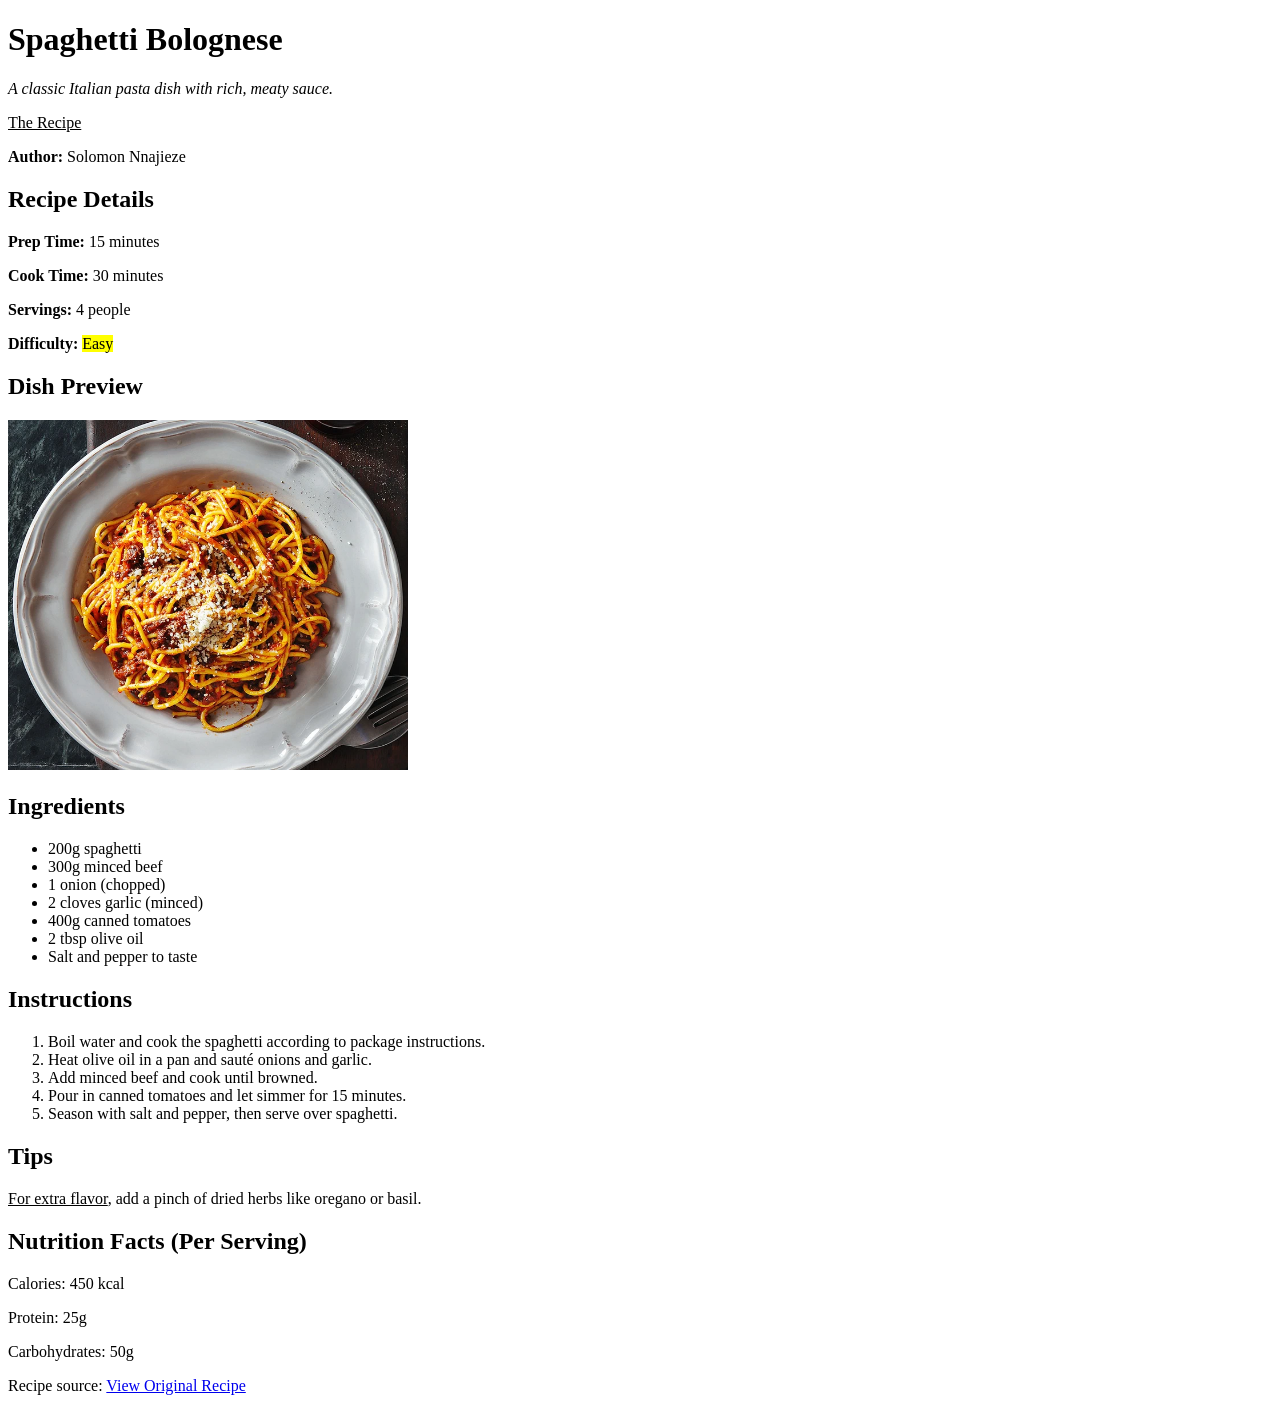
==== web/assignment_1/index.html @ d907e7a1 "Add Spaghetti Bolognese recipe HTML and image" ====
<!DOCTYPE html>
<html lang="en">
<head>
    <meta charset="UTF-8">
    <meta name="viewport" content="width=device-width, initial-scale=1.0">
    <title>Spaghetti Bolognese Recipe</title>
</head>

<body>

    <!-- Recipe Title -->
    <header>
        <h1>Spaghetti Bolognese</h1>
        <p><em>A classic Italian pasta dish with rich, meaty sauce.</em></p>
        <p><u>The Recipe</u></p>
        <p><strong>Author:</strong> Solomon Nnajieze</p>
    </header>

    <!-- Recipe Details -->
    <section>
        <h2>Recipe Details</h2>
        <p><strong>Prep Time:</strong> 15 minutes</p>
        <p><strong>Cook Time:</strong> 30 minutes</p>
        <p><strong>Servings:</strong> 4 people</p>
        <p><strong>Difficulty:</strong> <mark>Easy</mark></p>
    </section>

    <!-- Image -->
    <section>
        <h2>Dish Preview</h2>
        <img src="spaghetti.jpg" alt="A plate of spaghetti bolognese" width="400" height="350">
    </section>

    <!-- Ingredients -->
    <section>
        <h2>Ingredients</h2>
        <ul>
            <li>200g spaghetti</li>
            <li>300g minced beef</li>
            <li>1 onion (chopped)</li>
            <li>2 cloves garlic (minced)</li>
            <li>400g canned tomatoes</li>
            <li>2 tbsp olive oil</li>
            <li>Salt and pepper to taste</li>
        </ul>
    </section>

    <!-- Instructions -->
    <section>
        <h2>Instructions</h2>
        <ol>
            <li>Boil water and cook the spaghetti according to package instructions.</li>
            <li>Heat olive oil in a pan and sauté onions and garlic.</li>
            <li>Add minced beef and cook until browned.</li>
            <li>Pour in canned tomatoes and let simmer for 15 minutes.</li>
            <li>Season with salt and pepper, then serve over spaghetti.</li>
        </ol>
    </section>

    <!-- Tips Section -->
    <section>
        <h2>Tips</h2>
        <p><u>For extra flavor</u>, add a pinch of dried herbs like oregano or basil.</p>
    </section>

    <!-- Bonus Section -->
    <section>
        <h2>Nutrition Facts (Per Serving)</h2>
        <p>Calories: 450 kcal</p>
        <p>Protein: 25g</p>
        <p>Carbohydrates: 50g</p>
    </section>

    <!-- Source Link -->
    <footer>
        <p>Recipe source: 
            <a href="https://www.bbcgoodfood.com/recipes/spaghetti-bolognese" target="_blank">
                View Original Recipe
            </a>
        </p>
    </footer>

</body>
</html>
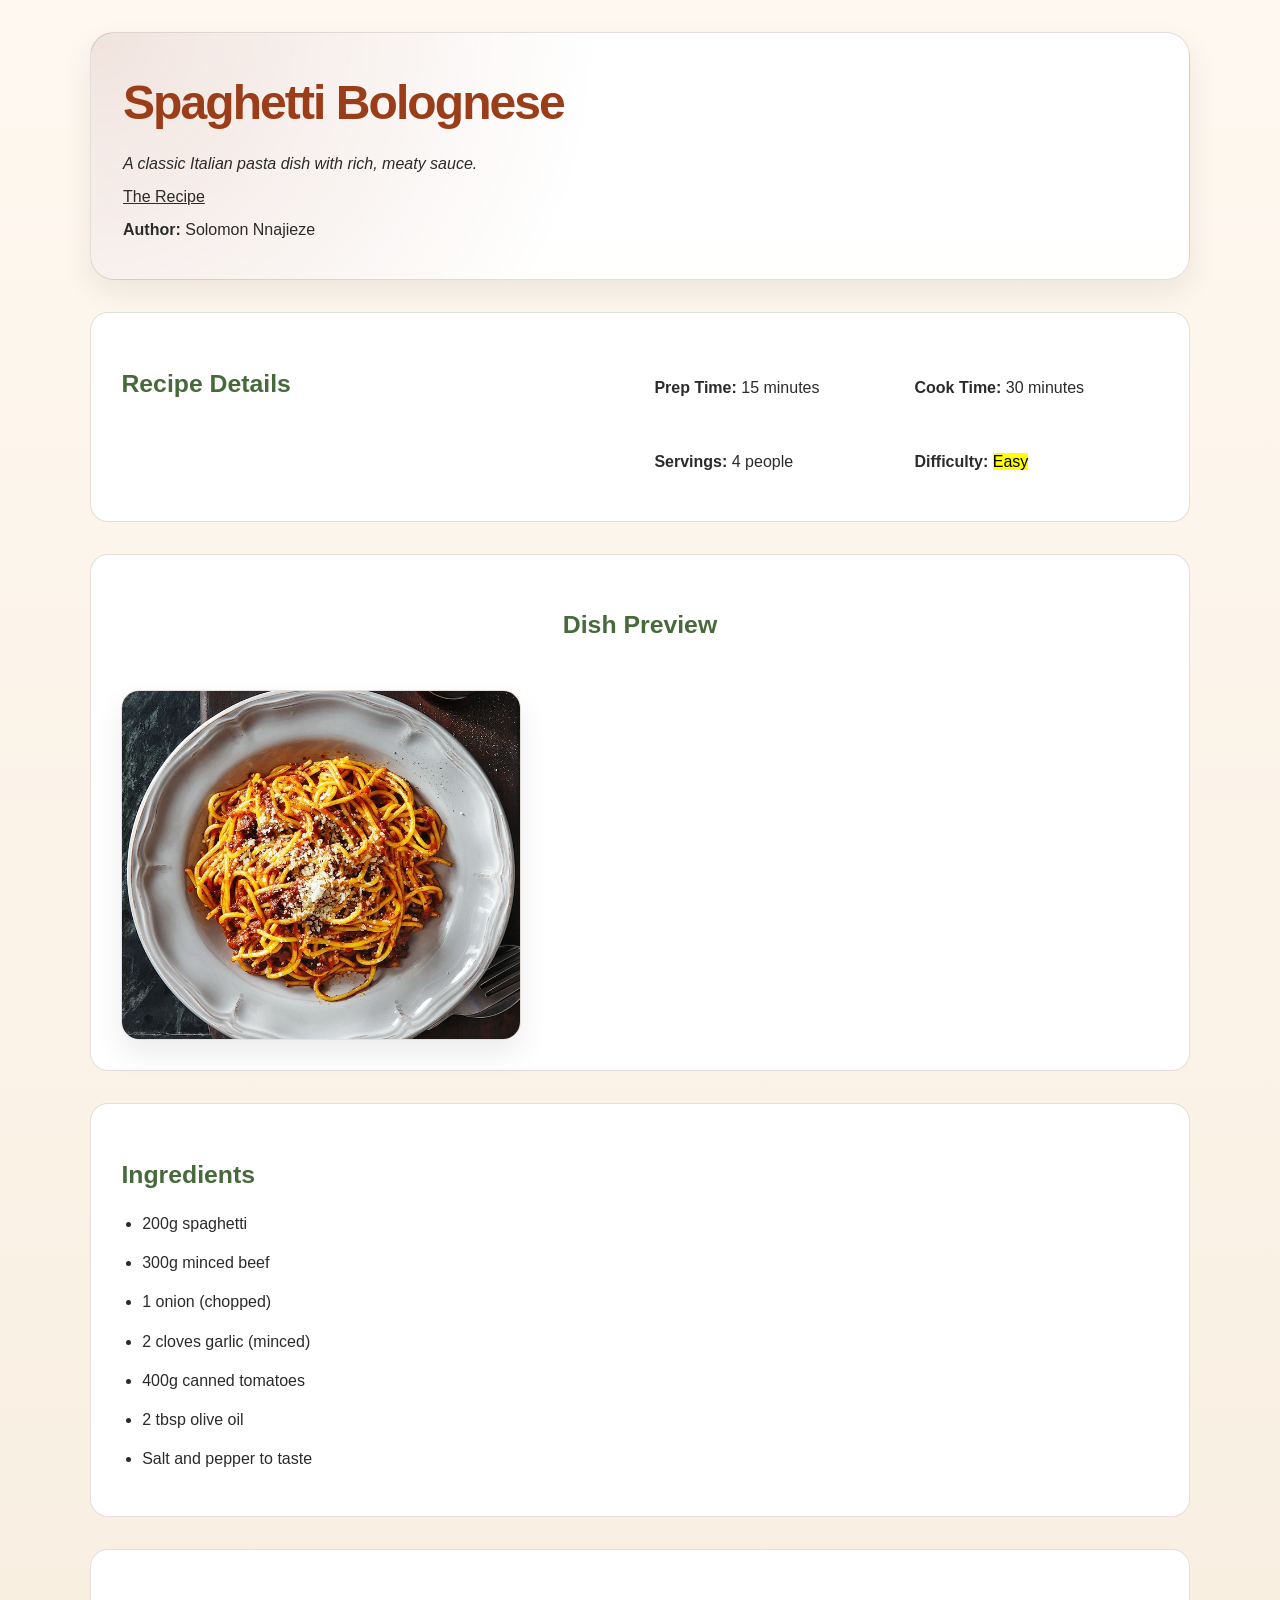
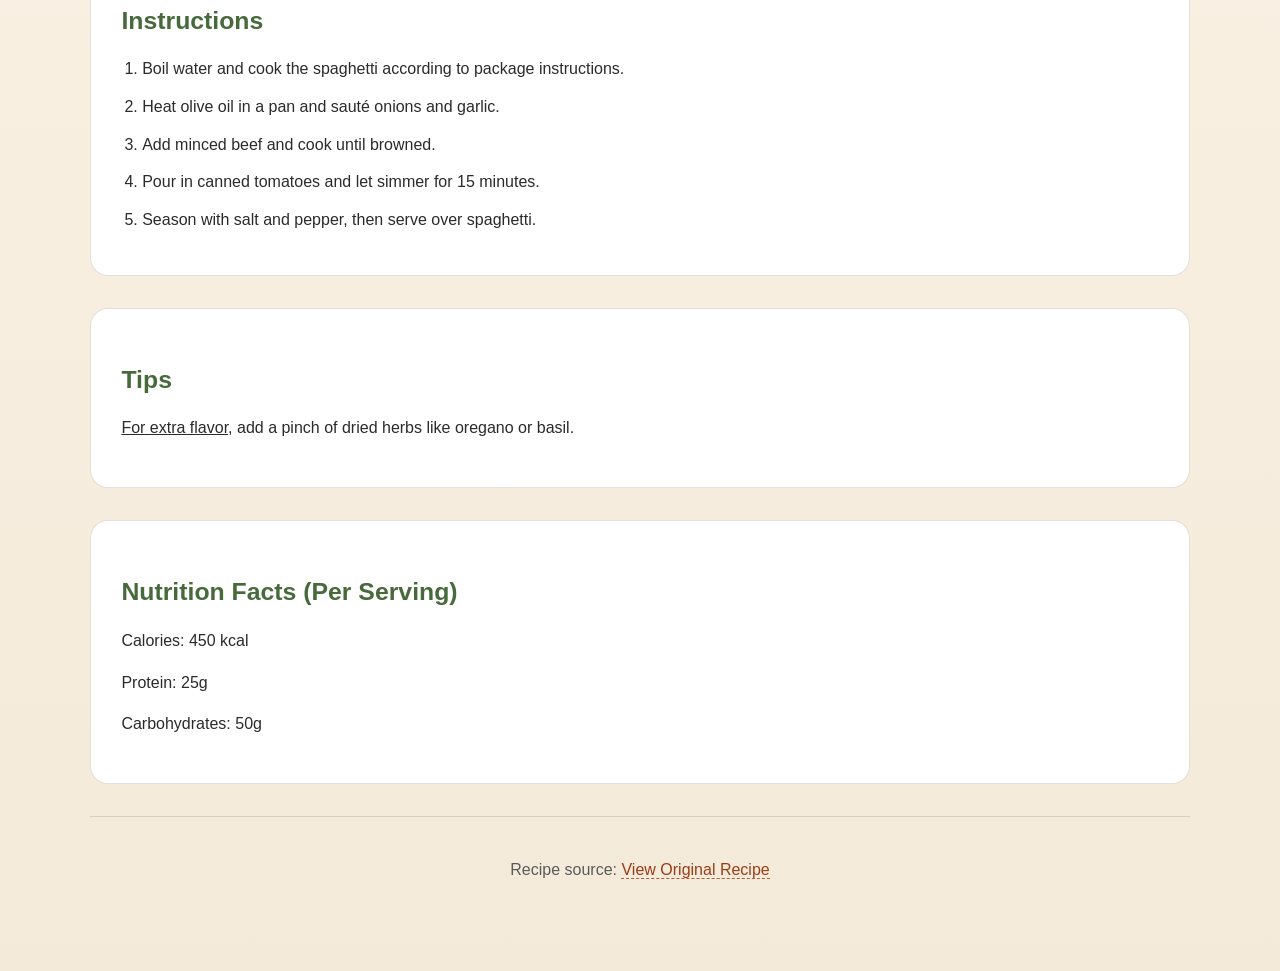
==== commit 718cb16f: "Add HTML structure and CSS styling for Spaghetti Bolognese recipe page Co-authored-by: Copilot <copi" ====
--- a/web/assignment_1/index.html
+++ b/web/assignment_1/index.html
@@ -1,84 +1,91 @@
 <!DOCTYPE html>
 <html lang="en">
+
 <head>
     <meta charset="UTF-8">
     <meta name="viewport" content="width=device-width, initial-scale=1.0">
     <title>Spaghetti Bolognese Recipe</title>
+    <link rel="stylesheet" href="style.css">
 </head>
 
 <body>
+    <main class="container">
 
-    <!-- Recipe Title -->
-    <header>
-        <h1>Spaghetti Bolognese</h1>
-        <p><em>A classic Italian pasta dish with rich, meaty sauce.</em></p>
-        <p><u>The Recipe</u></p>
-        <p><strong>Author:</strong> Solomon Nnajieze</p>
-    </header>
+        <!-- Recipe Title -->
+        <header>
+            <h1>Spaghetti Bolognese</h1>
+            <p><em>A classic Italian pasta dish with rich, meaty sauce.</em></p>
+            <p><u>The Recipe</u></p>
+            <p><strong>Author:</strong> Solomon Nnajieze</p>
+        </header>
 
-    <!-- Recipe Details -->
-    <section>
-        <h2>Recipe Details</h2>
-        <p><strong>Prep Time:</strong> 15 minutes</p>
-        <p><strong>Cook Time:</strong> 30 minutes</p>
-        <p><strong>Servings:</strong> 4 people</p>
-        <p><strong>Difficulty:</strong> <mark>Easy</mark></p>
-    </section>
+        <!-- Recipe Details -->
+        <section class="recipe-details">
+            <h2>Recipe Details</h2>
+            <div class="details-grid">
+                <p><strong>Prep Time:</strong> 15 minutes</p>
+                <p><strong>Cook Time:</strong> 30 minutes</p>
+                <p><strong>Servings:</strong> 4 people</p>
+                <p><strong>Difficulty:</strong> <mark>Easy</mark></p>
+            </div>
+        </section>
 
-    <!-- Image -->
-    <section>
-        <h2>Dish Preview</h2>
-        <img src="spaghetti.jpg" alt="A plate of spaghetti bolognese" width="400" height="350">
-    </section>
+        <!-- Image -->
+        <section class="image-section">
+            <h2>Dish Preview</h2>
+            <img src="spaghetti.jpg" alt="A plate of spaghetti bolognese" width="400" height="350">
+        </section>
 
-    <!-- Ingredients -->
-    <section>
-        <h2>Ingredients</h2>
-        <ul>
-            <li>200g spaghetti</li>
-            <li>300g minced beef</li>
-            <li>1 onion (chopped)</li>
-            <li>2 cloves garlic (minced)</li>
-            <li>400g canned tomatoes</li>
-            <li>2 tbsp olive oil</li>
-            <li>Salt and pepper to taste</li>
-        </ul>
-    </section>
+        <!-- Ingredients -->
+        <section>
+            <h2>Ingredients</h2>
+            <ul>
+                <li>200g spaghetti</li>
+                <li>300g minced beef</li>
+                <li>1 onion (chopped)</li>
+                <li>2 cloves garlic (minced)</li>
+                <li>400g canned tomatoes</li>
+                <li>2 tbsp olive oil</li>
+                <li>Salt and pepper to taste</li>
+            </ul>
+        </section>
 
-    <!-- Instructions -->
-    <section>
-        <h2>Instructions</h2>
-        <ol>
-            <li>Boil water and cook the spaghetti according to package instructions.</li>
-            <li>Heat olive oil in a pan and sauté onions and garlic.</li>
-            <li>Add minced beef and cook until browned.</li>
-            <li>Pour in canned tomatoes and let simmer for 15 minutes.</li>
-            <li>Season with salt and pepper, then serve over spaghetti.</li>
-        </ol>
-    </section>
+        <!-- Instructions -->
+        <section>
+            <h2>Instructions</h2>
+            <ol>
+                <li>Boil water and cook the spaghetti according to package instructions.</li>
+                <li>Heat olive oil in a pan and sauté onions and garlic.</li>
+                <li>Add minced beef and cook until browned.</li>
+                <li>Pour in canned tomatoes and let simmer for 15 minutes.</li>
+                <li>Season with salt and pepper, then serve over spaghetti.</li>
+            </ol>
+        </section>
 
-    <!-- Tips Section -->
-    <section>
-        <h2>Tips</h2>
-        <p><u>For extra flavor</u>, add a pinch of dried herbs like oregano or basil.</p>
-    </section>
+        <!-- Tips Section -->
+        <section>
+            <h2>Tips</h2>
+            <p><u>For extra flavor</u>, add a pinch of dried herbs like oregano or basil.</p>
+        </section>
 
-    <!-- Bonus Section -->
-    <section>
-        <h2>Nutrition Facts (Per Serving)</h2>
-        <p>Calories: 450 kcal</p>
-        <p>Protein: 25g</p>
-        <p>Carbohydrates: 50g</p>
-    </section>
+        <!-- Bonus Section -->
+        <section>
+            <h2>Nutrition Facts (Per Serving)</h2>
+            <p>Calories: 450 kcal</p>
+            <p>Protein: 25g</p>
+            <p>Carbohydrates: 50g</p>
+        </section>
 
-    <!-- Source Link -->
-    <footer>
-        <p>Recipe source: 
-            <a href="https://www.bbcgoodfood.com/recipes/spaghetti-bolognese" target="_blank">
-                View Original Recipe
-            </a>
-        </p>
-    </footer>
+        <!-- Source Link -->
+        <footer>
+            <p>Recipe source:
+                <a href="https://www.bbcgoodfood.com/recipes/spaghetti-bolognese" target="_blank">
+                    View Original Recipe
+                </a>
+            </p>
+        </footer>
+    </main>
 
 </body>
+
 </html>
--- a/web/assignment_1/style.css
+++ b/web/assignment_1/style.css
@@ -0,0 +1,162 @@
+/* style.css - Recipe page styling */
+
+:root {
+    --bg: #fdf6ec;
+    --surface: #ffffff;
+    --primary: #9b3d18;
+    --secondary: #d98d74;
+    --accent: #476a3b;
+    --text: #2b2b2b;
+    --muted: #5b5b5b;
+    --border: rgba(75, 45, 25, 0.15);
+}
+
+* {
+    box-sizing: border-box;
+}
+
+body {
+    margin: 0;
+    font-family: 'Segoe UI', Tahoma, Geneva, Verdana, sans-serif;
+    background: linear-gradient(180deg, #fff8f0 0%, #f4ead9 100%);
+    color: var(--text);
+    line-height: 1.6;
+}
+
+.container {
+    width: min(1100px, 92%);
+    margin: 0 auto;
+    padding: 2rem 0 3rem;
+}
+
+header {
+    padding: 2rem 2rem 1.8rem;
+    margin-bottom: 2rem;
+    background: radial-gradient(circle at top left, rgba(155, 61, 24, 0.14), transparent 45%),
+        rgba(255, 255, 255, 0.95);
+    border: 1px solid var(--border);
+    border-radius: 24px;
+    box-shadow: 0 12px 30px rgba(33, 25, 16, 0.08);
+}
+
+header h1 {
+    margin: 0 0 0.6rem;
+    font-size: clamp(2rem, 4vw, 3rem);
+    letter-spacing: -0.04em;
+    color: var(--primary);
+}
+
+header p {
+    margin: 0.45rem 0;
+}
+
+.tagline {
+    font-size: 1.1rem;
+    color: var(--muted);
+}
+
+.subtitle {
+    color: var(--accent);
+}
+
+.recipe-details,
+.image-section,
+section:not(.recipe-details):not(.image-section):not(:first-of-type) {
+    margin-bottom: 2rem;
+    padding: 1.9rem;
+    background: var(--surface);
+    border: 1px solid var(--border);
+    border-radius: 18px;
+}
+
+.recipe-details {
+    display: grid;
+    grid-template-columns: 1fr;
+}
+
+.details-grid {
+    display: grid;
+    grid-template-columns: repeat(auto-fit, minmax(220px, 1fr));
+    gap: 1rem;
+    margin-top: 1rem;
+}
+
+.image-section {
+    text-align: center;
+}
+
+.image-section img {
+    max-width: 100%;
+    border-radius: 18px;
+    border: 1px solid var(--border);
+    box-shadow: 0 14px 30px rgba(0, 0, 0, 0.08);
+}
+
+h2 {
+    font-size: 1.55rem;
+    margin-bottom: 1rem;
+    color: var(--accent);
+}
+
+ul,
+ol {
+    margin: 0;
+    padding-left: 1.3rem;
+}
+
+li {
+    margin-bottom: 0.85rem;
+}
+
+ol li {
+    margin-bottom: 0.75rem;
+}
+
+footer {
+    padding: 1.5rem 1.8rem;
+    text-align: center;
+    border-top: 1px solid var(--border);
+    color: var(--muted);
+}
+
+footer a {
+    color: var(--primary);
+    text-decoration: none;
+    border-bottom: 1px dashed rgba(155, 61, 24, 0.8);
+    transition: color 0.2s ease, border-color 0.2s ease;
+}
+
+footer a:hover,
+footer a:focus {
+    color: var(--accent);
+    border-color: rgba(155, 61, 24, 1);
+}
+
+@media (min-width: 900px) {
+
+    .recipe-details,
+    .image-section {
+        display: grid;
+        grid-template-columns: 1fr 1fr;
+        gap: 1.8rem;
+        align-items: start;
+    }
+
+    .image-section h2 {
+        grid-column: 1 / -1;
+    }
+}
+
+@media (max-width: 680px) {
+    .container {
+        padding: 1.5rem 0 2.5rem;
+    }
+
+    header,
+    .recipe-details,
+    .image-section,
+    section,
+    footer {
+        padding: 1.5rem;
+    }
+}
